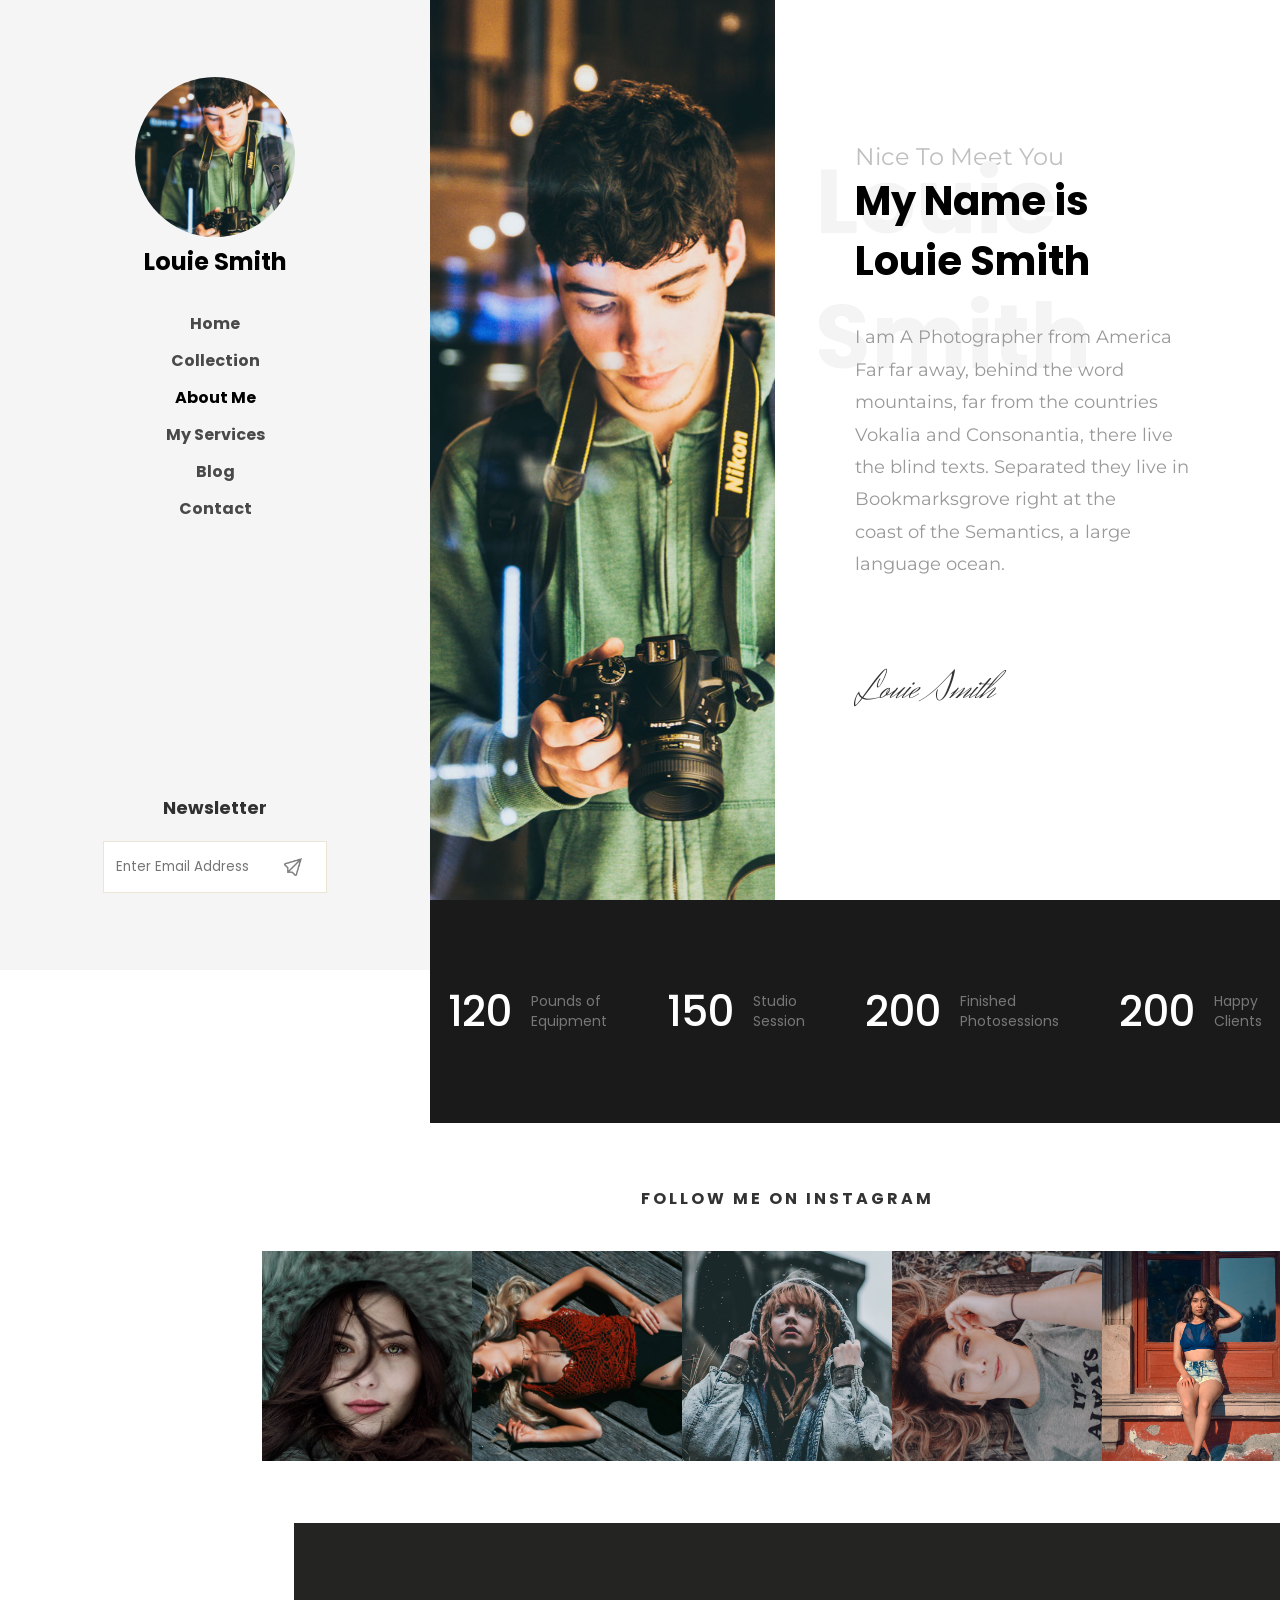
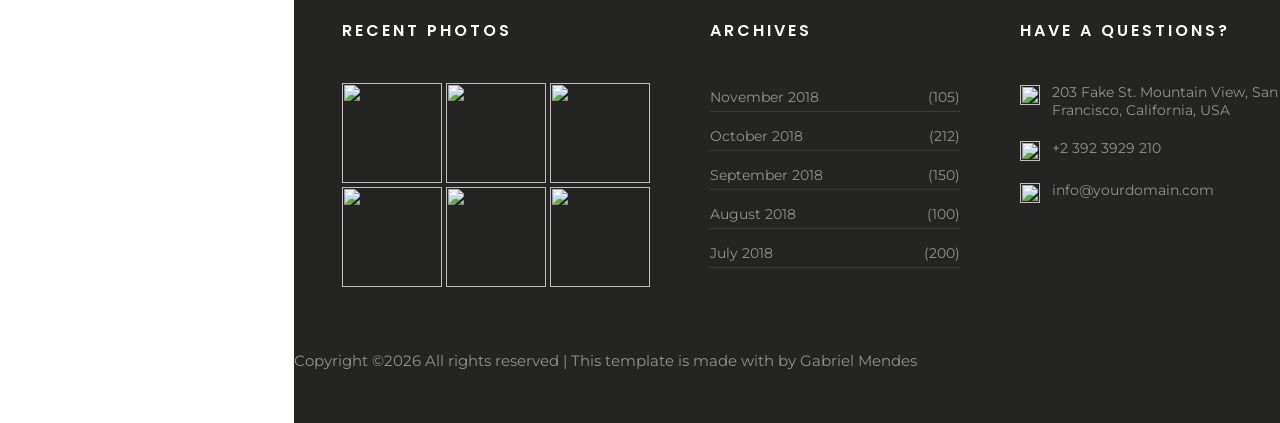
==== About.html @ 2dd0dc69 "Add files via upload" ====
<!DOCTYPE html>
<html lang="en">

<head>
    <link rel="preconnect" href="https://fonts.googleapis.com">
    <link rel="preconnect" href="https://fonts.gstatic.com" crossorigin>
    <link
        href="https://fonts.googleapis.com/css2?family=Poppins:ital,wght@0,100;0,200;0,300;0,400;0,500;0,600;0,700;0,800;0,900;1,100;1,200;1,300;1,400;1,500;1,600;1,700;1,800;1,900&display=swap"
        rel="stylesheet">
    <link rel="preconnect" href="https://fonts.googleapis.com">
    <link rel="preconnect" href="https://fonts.gstatic.com" crossorigin>
    <link
        href="https://fonts.googleapis.com/css2?family=Montserrat:ital,wght@0,100..900;1,100..900&family=Poppins:ital,wght@0,100;0,200;0,300;0,400;0,500;0,600;0,700;0,800;0,900;1,100;1,200;1,300;1,400;1,500;1,600;1,700;1,800;1,900&display=swap"
        rel="stylesheet">
    <link rel="preconnect" href="https://fonts.googleapis.com">
    <link rel="preconnect" href="https://fonts.gstatic.com" crossorigin>
    <link
        href="https://fonts.googleapis.com/css2?family=Herr+Von+Muellerhoff&family=Montserrat:ital,wght@0,100..900;1,100..900&family=Poppins:ital,wght@0,100;0,200;0,300;0,400;0,500;0,600;0,700;0,800;0,900;1,100;1,200;1,300;1,400;1,500;1,600;1,700;1,800;1,900&display=swap"
        rel="stylesheet">
    <meta charset="UTF-8">
    <meta name="viewport" content="width=device-width, initial-scale=1.0">
    <title>display flex</title>
    <link rel="stylesheet" href="about.css">
</head>

<body>
    <section id="Menu">
        <div id="acima-menu">
            <img id="circulo" src="Imgm/author.jpg" alt="">
            <h1 id="Lou">Louie Smith</h1>
        </div>
        <div class="txtmenu">
            <li><a href="index.html">Home</a></li>
            <li><a href="Collection.html">Collection</a></li>
            <li id="aboutt"><a href="About.html">About Me</a></li>
            <li><a href="My_services.html">My Services</a></li>
            <li><a href="Blog.html">Blog</a></li>
            <li><a href="Contact.html">Contact</a></li>

        </div>
        <div id="MenuEmail">
            <h1 id="new">Newsletter</h1>
            <input id="Email" type="email" placeholder="Enter Email Address">
            <img class="icone-envio" src="Imgm/aviao-de-papel.png" alt="">
        </div>
    </section>

    <section id="part2">
        <div id="img-pncp">
            <img id="img-menu" src="Imgm/author.jpg" alt="" height="963px" width="740.3px">
        </div>
        <div id="menu2">
            <h1 id="Louie">Louie Smith</h1>
            <h1 id="nice">Nice To Meet You</h1>
            <h1 id="txt">My Name is Louie Smith</h1>
            <h2 id="txt2">I am A Photographer from America Far far away, behind the word <br>
                mountains, far from the countries Vokalia and Consonantia, there live <br>
                the blind texts. Separated they live in Bookmarksgrove right at the <br>
                coast of the Semantics, a large language ocean.</h2>
            <h1 id="cursiva">Louie Smith</h1>
        </div>
    </section>

    <section id="estatisticas">


        <div class="bloco-numero">
            <span class="numero">120</span>
            <p class="legenda">Pounds of <br> Equipment</p>
        </div>


        <div class="bloco-numero">
            <span class="numero">150</span>
            <p class="legenda">Studio <br> Session</p>
        </div>


        <div class="bloco-numero">
            <span class="numero">200</span>
            <p class="legenda">Finished <br> Photosessions</p>
        </div>


        <div class="bloco-numero">
            <span class="numero">200</span>
            <p class="legenda">Happy <br> Clients</p>
        </div>

    </section>

    <section id="part3">
        <div>
            <h1 id="follow">FOLLOW ME ON INSTAGRAM
            </h1>
        </div>
        <div class="imgns1">
            <img src="Imgm/image_1.jpg" alt="" height="200" width="220">
            <img src="Imgm/image_2.jpg" alt="" height="200" width="220">
            <img src="Imgm/image_3.jpg" alt="" height="200" width="220">
            <img src="Imgm/image_4.jpg" alt="" height="200" width="220">
            <img src="Imgm/image_5.jpg" alt="" height="200" width="220">
        </div>
    </section>

    <section id="part4">

        <footer class="footer">
            <div class="divfooter">
                <div class="div01">
                    <p class="text1">Recent Photos</p>
                    <div class="imgfooter">
                        <img src="imgm/image_1.jpg" class="imgfooter1">
                        <img src="imgm/image_2.jpg" class="imgfooter2">
                        <img src="imgm/image_3.jpg" class="imgfooter3">
                    </div>
                    <div class="imgfooter01">
                        <img src="imgm/image_4.jpg" class="imgfooter4">
                        <img src="imgm/image_5.jpg" class="imgfooter5">
                        <img src="imgm/image_6.jpg" class="imgfooter6">
                    </div>
                </div>
                <div class="div02">
                    <p class="text2">Archives</p>
                    <p class="text02">November 2018 <span class="span1"></span>(105)</p>
                    <p class="text02">October 2018<span class="span1"></span>(212)</p>
                    <p class="text02">September 2018<span class="span1"></span>(150)</p>
                    <p class="text02">August 2018<span class="span1"></span>(100)</p>
                    <p class="text02">July 2018<span class="span1"></span>(200)</p>
                </div>
                <div class="div03">
                    <p class="text3">Have a Questions?</p>
                    <div class="iconesfooter">
                        <div class="icone-item">
                            <img src="imgm/mapas-e-bandeiras.png" class="localizacao">
                            <p class="endereço">203 Fake St. Mountain
                                View, San Francisco, California, USA</p>
                        </div>

                        <div class="icone-item">
                            <img src="imgm/telefone.png" class="telefone">
                            <p class="celular">+2 392 3929 210</p>

                        </div>

                        <div class="icone-item">

                            <img src="imgm/carta.png" class="e-mail">
                            <p class="imail">info@yourdomain.com</p>
                        </div>
                    </div>
                </div>
            </div>
            <p id="copy">Copyright ©2026 All rights reserved | This template is made with  by Gabriel Mendes</p>
        </footer>
    </section>
</body>
</html>
---- about.css ----
* {
    margin: 0;
    box-sizing: border-box;
    padding: 0;
    font-family: "Poppins", arial, sans-serif;
}

html {
    scroll-behavior: smooth;
}

body {
    z-index: -1000;
}

.txtmenu li a,
.txtmenu li a:visited {
    color: inherit;
    text-decoration: none;
    display: inline-block;
    text-decoration: underline;
}

#circulo {
    background-image: url(Imgm/author.jpg);
    background-size: cover;
    background-position: center;
    overflow: hidden;
    background-repeat: no-repeat;
    width: 160px;
    height: 160px;
    border-radius: 100%;
    left: 120px;
    top: 6%;
    object-fit: cover;
}

#img-menu {
    object-fit: cover
}

#Lou {
    font-family: "Poppins", arial, sans-serif;
    font-size: 24px;
    font-weight: bold;
    color: black;
}

#Menu {
    z-index: 999;
    background: rgba(0, 0, 0, 0.04);
    height: 970px;
    width: 430px;
    display: flex;
    flex-direction: column;
    align-items: center;
    text-align: center;
    justify-content: space-around;
    position: fixed;

}

#aboutt {
    text-decoration: underline;
    color: black;
}

.txtmenu {
    font-family: "Montserrat", arial, sans-serif;
    list-style-type: none;
    font-size: 16px;
    font-weight: bold;
    color: #000000B3;
    display: flex;
    flex-direction: column;
    margin-top: -30%;
}

.txtmenu li a{
    text-decoration: none;
}

#new {
    font-size: 18px;
    font-family: "Poppins", Arial, sans-serif;
    color: #000000CC;
    margin-top: 50%;
    margin-bottom: 20px;/
}

#Email {
    background: #FFFFFF;
    padding: 6px 40px 6px 12px;
    width: 224px;
    height: 52px;
    display: flex;
    justify-content: center;
    border: 1px solid #ece4d5;
    box-sizing: border-box;
    position: relative;
}

#MenuEmail {
    margin: 0 auto;
    position: relative;
}

.input-wrapper {
    position: relative;
    width: 224px;
    margin: 0 auto;
}

.icone-envio {
    position: absolute;
    right: 25px;
    top: 50%;
    width: 18px;
    height: 18px;
    opacity: 0.5;
    cursor: pointer;
    transform: translateY(-50%);
    z-index: 10;
    top: 185px;
}



.txtmenu li {
    margin: 6px;
}

#part2 {
    background-color: #FFFFFF;
    display: flex;
    flex-direction: row;    
    margin-left: 430px; 
    width: calc(100% - 430px);
    min-height: 100vh;
}

#img-pncp {
    flex: 1; 
    margin-left: 0; 
}

#img-pncp img {
    width: 100%;
    height: 100%;
    object-fit: cover; 
    display: block;
}

#Louie {
    position: absolute;
    font-size: 90px; 
    font-family: "Poppins", arial, sans-serif;
    color: #f4f4f4; 
    font-weight: bold;
    top: 15%;
    left: 40px;
    z-index: 1;
}

#hello, #txt, #txt2, #cursiva {
    position: relative;
    z-index: 2;
}

#hello {
    font-family: "Montserrat", arial, sans-serif;
    font-size: 20px;
    color: #BFBFBF;
    font-weight: normal;
    text-transform: uppercase;
    letter-spacing: 2px;
    margin-bottom: 5px;
}

#hello,
#txt {
    position: relative;
    z-index: 2;
}

#nice {
    font-family: "Montserrat", arial, sans-serif;
    font-size: 24px;
    color: #BFBFBF;
    font-weight: normal;

}

#txt {
    color: #000000;
    font-family: "Poppins", arial, sans-serif;
    font-size: 40px;
    margin-bottom: 30px;
}

#txt2 {
    color: #999999;
    font-size: 18px;
    font-family: "Montserrat", sans-serif;
    font-weight: normal;
    line-height: 1.8;
    margin-bottom: 40px;
}

#cursiva {
    font-family: "Herr Von Muellerhoff", cursive;
    font-size: 40px;
    color: #000000CC;
    font-weight: normal;
    margin-top: 40px;
    margin-bottom: 40px;
}

#menu2 {
    flex: 1; 
    display: flex;
    flex-direction: column;
    justify-content: center; 
    padding: 0 80px; 
    margin-top: 0;  
    position: relative;

}


#estatisticas {
    margin-left: 430px;          
    width: calc(100% - 430px);   
    background-color: #1a1a1a;   
    padding: 80px 40px;         
    display: flex;                
    justify-content: center;     
    gap: 60px;               
    align-items: center;         
}

.bloco-numero {
    display: flex;                
    align-items: center;        
    color: #ffffff;         
}

.numero {
    font-family: "Poppins", sans-serif;
    font-size: 42px;             
    font-weight: 500;           
    color: #ffffff;
    margin-right: 20px;         
    letter-spacing: -1px;
           
}

.legenda {
    font-family: "Poppins", sans-serif; 
    font-size: 14px;
    line-height: 1.4;
    color: #777777;              
    text-align: left;                         
}

#part3 {
    display: flex;
    justify-content: center;
    flex-direction: column;
    align-items: center;
    background-color: rgb(255, 255, 255);
    height: 400px;
    width: 1500px;
    padding: 60px 0;
    margin-left: 23%;
    width: calc(100% - 23%);
}

#follow {
    font-size: 16px;
    color: #000000CC;
    letter-spacing: 3px;
    margin-bottom: 40px;
}

.imgns1 {
    display: flex;
    justify-content: center;
    letter-spacing: -4px;
    background-repeat: no-repeat;
    background-size: cover;
    background-position: center;
}

.imgns1 img {
    width: 210px;
    height: 210px;
    object-fit: cover;
}

#part4 {
    width: 100%;
    height: 500px;
    font-size: 14px;
    background: #242423;
    padding: 6em 0 3em 0;
    display: flex;
    justify-content: space-around;
    flex-direction: column;
    margin-left: 23%;
    align-items: center;

    width: calc(100% - 23%);
}

.footer {
    max-width: 1100px;
    margin: 0 auto;
}

.divfooter {
    padding-left: 3rem;
    padding-right: 3rem;
    display: flex;
    display: flex;
    justify-content: center;
    align-items: flex-start;
    gap: 60px;
}

.text1 {
    color: #fff;
    margin-bottom: 40px;
    font-size: 16px;
    font-weight: 600;
    letter-spacing: 3px;
    text-transform: uppercase;
    line-height: 1.5;
    font-family: "Poppins", Arial, sans-serif;

}

.imgfooter,
.imgfooter01 {
    display: grid;
    grid-template-columns: repeat(3, 1fr);
    gap: 4px;
    margin-bottom: 4px;
}

.imgfooter1,
.imgfooter2,
.imgfooter3,
.imgfooter4,
.imgfooter5,
.imgfooter6 {
    width: 100px;
    height: 100px;
    background-size: cover;
    background-repeat: no-repeat;
    background-position: center center;
    object-fit: cover;
    object-position: center;
}

.div02 {
    margin-left: 0;
    width: 250px;
}

.text2 {
    color: #fff;
    margin-bottom: 40px;
    font-size: 16px;
    font-weight: 600;
    letter-spacing: 3px;
    text-transform: uppercase;
    line-height: 1.5;
    font-family: "Poppins", Arial, sans-serif;
    margin-bottom: 40px;
}

.text02 {
    color: rgba(255, 255, 255, 0.5);
    font-size: 14px;
    font-weight: 400;
    border-bottom: 1px solid rgba(255, 255, 255, 0.1);
    padding: 5px 0;
    margin-bottom: 10px;
    font-family: "Montserrat", Arial, sans-serif;
    display: flex;
    justify-content: space-between;
    width: 100%;
}

.div03 {
    margin-left: 0;
    width: 320px;
}

.text3 {
    color: #fff;
    margin-bottom: 40px;
    font-size: 16px;
    font-weight: 600;
    letter-spacing: 3px;
    text-transform: uppercase;
    line-height: 1.5;
    font-family: "Poppins", Arial, sans-serif;
    margin-bottom: 40px;
}

.iconesfooter {
    display: flex;
    flex-direction: column;
    gap: 20px;
}

.icone-item {
    display: flex;
    align-items: flex-start;
    gap: 12px;
}

.localizacao,
.telefone,
.e-mail {
    height: 20px;
    width: 20px;
    flex-shrink: 0;
    margin-top: 2px;
}

.endereço,
.celular,
.imail {
    color: rgba(255, 255, 255, 0.5);
    font-size: 14px;
    font-family: "Montserrat", Arial, sans-serif;
}

#copy {
    font-family: "Montserrat", Arial, sans-serif;
    font-size: 15px;
    color: #FFFFFF80;
    margin-top: 0;
    display: block;
    margin-top: 60px;
}
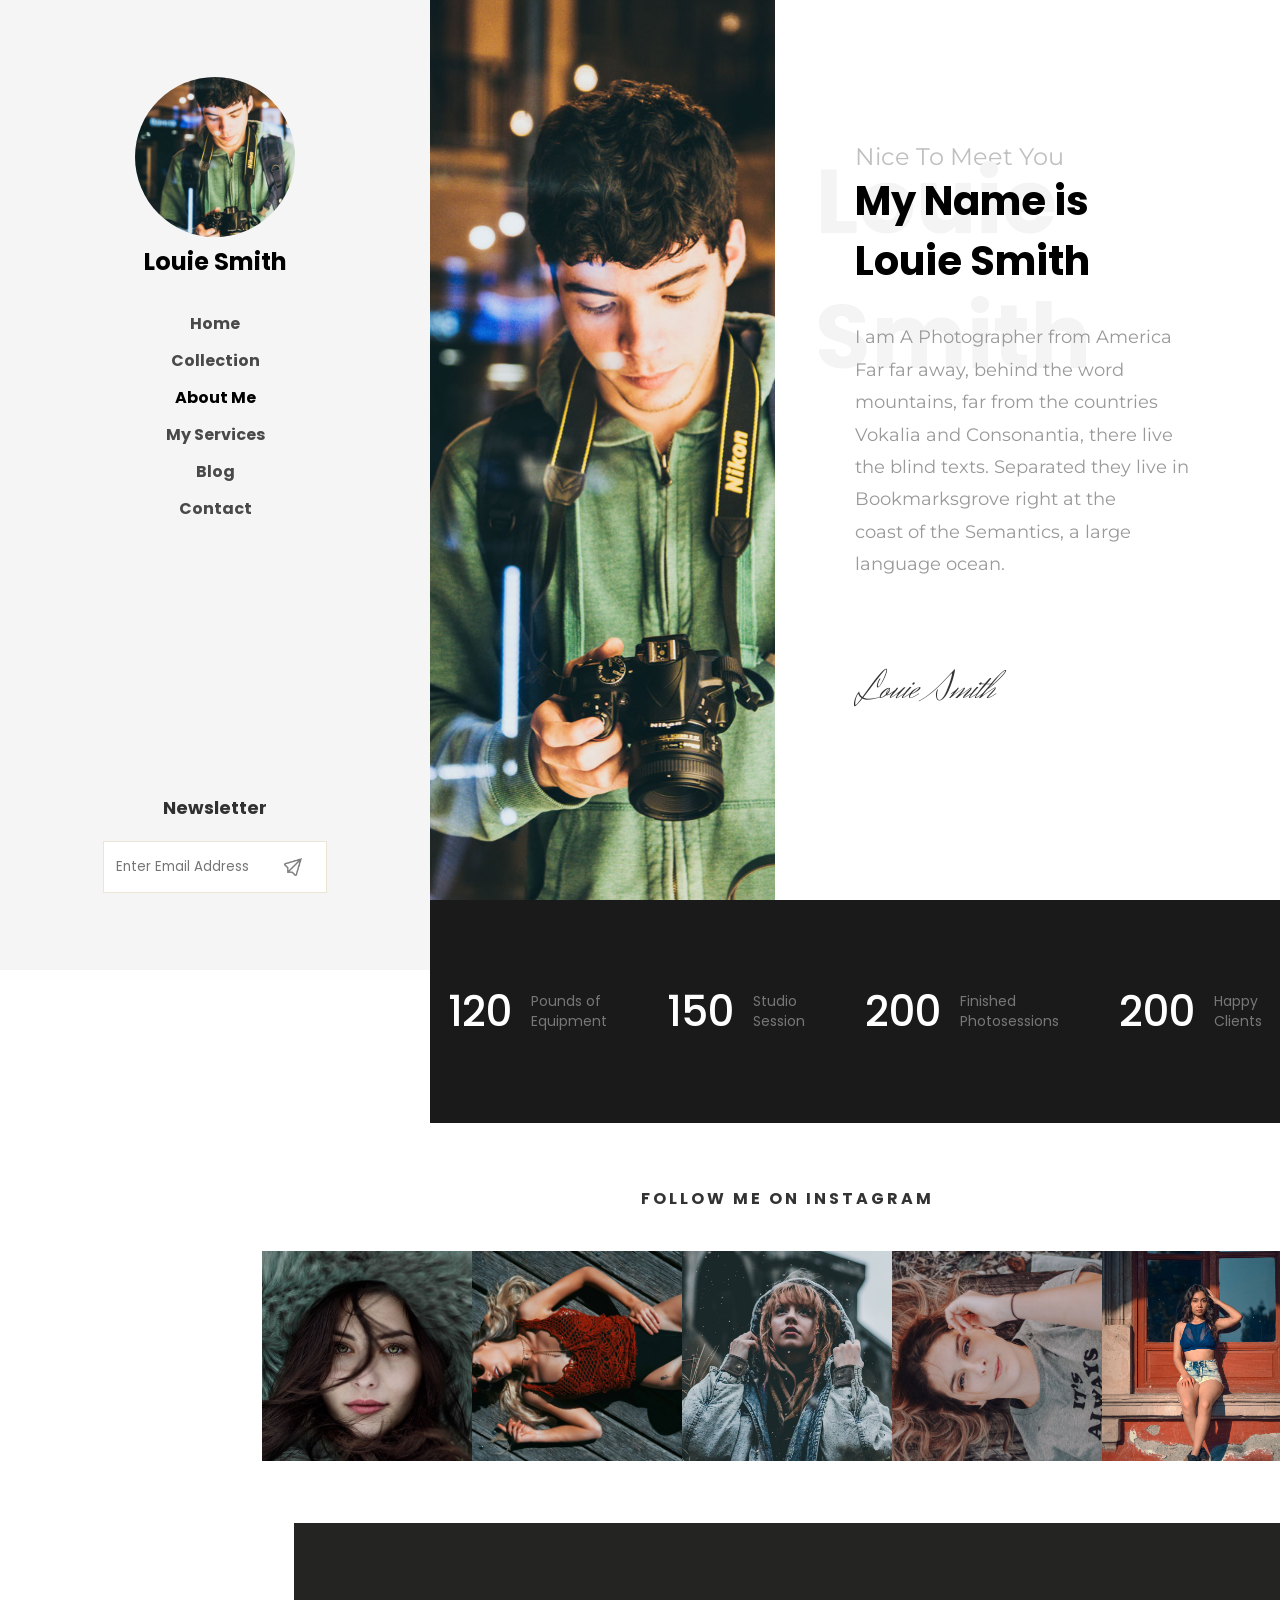
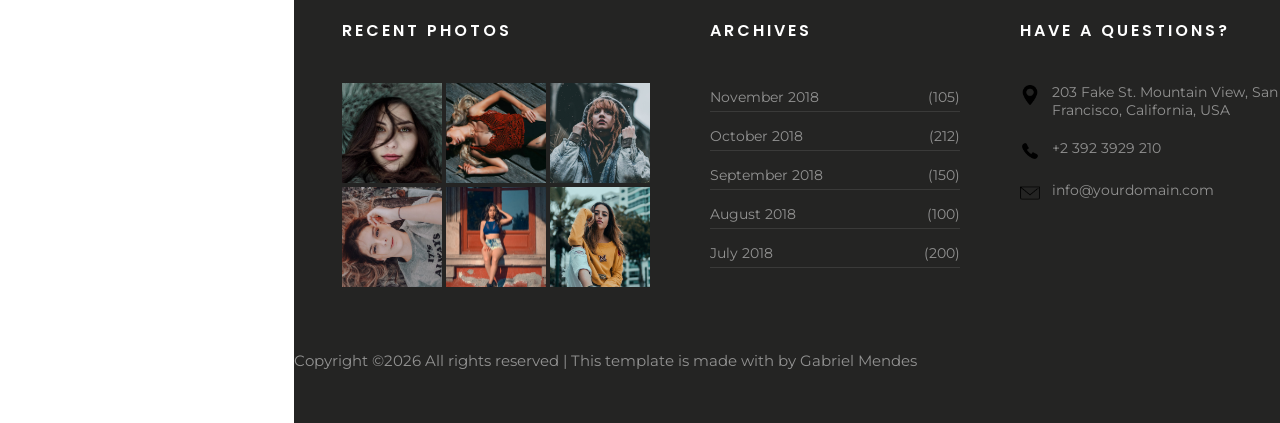
==== commit 6acd8abb: "Update About.html" ====
--- a/About.html
+++ b/About.html
@@ -110,14 +110,14 @@
                 <div class="div01">
                     <p class="text1">Recent Photos</p>
                     <div class="imgfooter">
-                        <img src="imgm/image_1.jpg" class="imgfooter1">
-                        <img src="imgm/image_2.jpg" class="imgfooter2">
-                        <img src="imgm/image_3.jpg" class="imgfooter3">
+                        <img src="Imgm/image_1.jpg" class="imgfooter1">
+                        <img src="Imgm/image_2.jpg" class="imgfooter2">
+                        <img src="Imgm/image_3.jpg" class="imgfooter3">
                     </div>
                     <div class="imgfooter01">
-                        <img src="imgm/image_4.jpg" class="imgfooter4">
-                        <img src="imgm/image_5.jpg" class="imgfooter5">
-                        <img src="imgm/image_6.jpg" class="imgfooter6">
+                        <img src="Imgm/image_4.jpg" class="imgfooter4">
+                        <img src="Imgm/image_5.jpg" class="imgfooter5">
+                        <img src="Imgm/image_6.jpg" class="imgfooter6">
                     </div>
                 </div>
                 <div class="div02">
@@ -132,20 +132,20 @@
                     <p class="text3">Have a Questions?</p>
                     <div class="iconesfooter">
                         <div class="icone-item">
-                            <img src="imgm/mapas-e-bandeiras.png" class="localizacao">
+                            <img src="Imgm/mapas-e-bandeiras.png" class="localizacao">
                             <p class="endereço">203 Fake St. Mountain
                                 View, San Francisco, California, USA</p>
                         </div>
 
                         <div class="icone-item">
-                            <img src="imgm/telefone.png" class="telefone">
+                            <img src="Imgm/telefone.png" class="telefone">
                             <p class="celular">+2 392 3929 210</p>
 
                         </div>
 
                         <div class="icone-item">
 
-                            <img src="imgm/carta.png" class="e-mail">
+                            <img src="Imgm/carta.png" class="e-mail">
                             <p class="imail">info@yourdomain.com</p>
                         </div>
                     </div>
